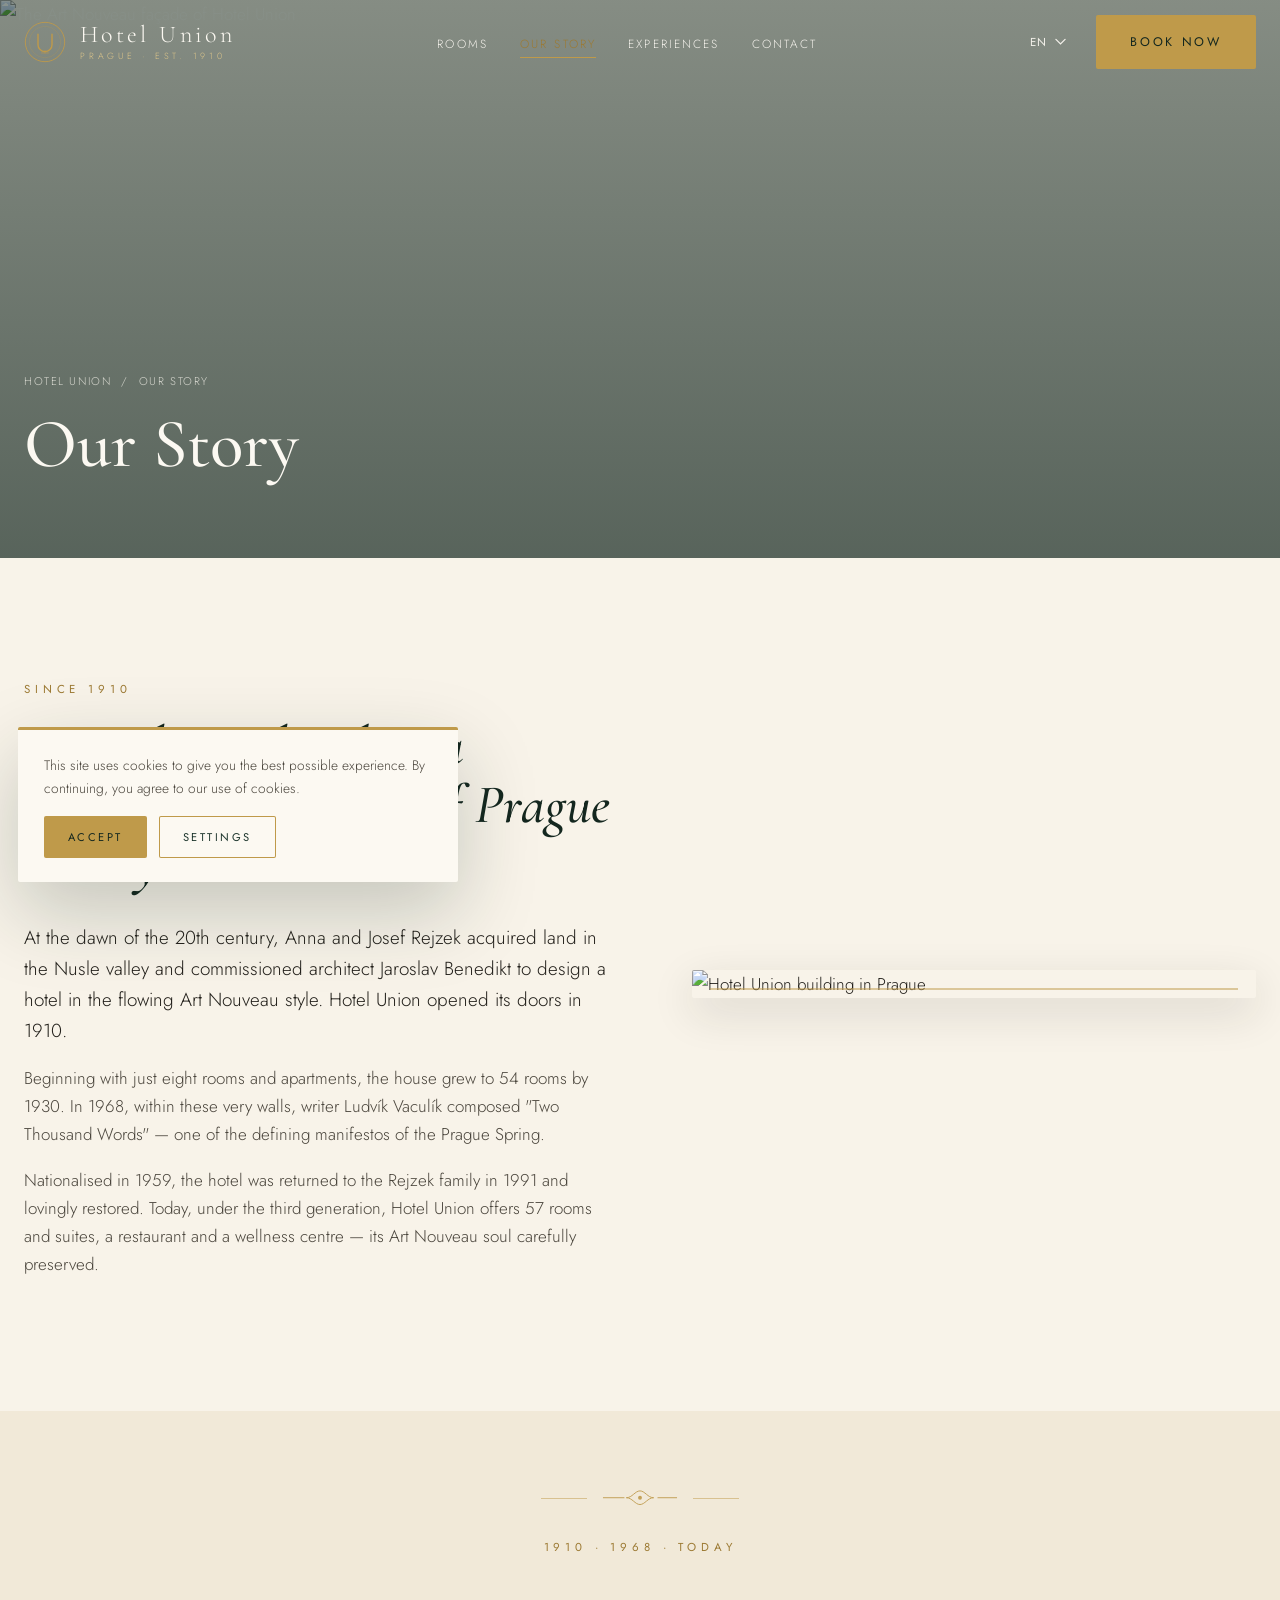
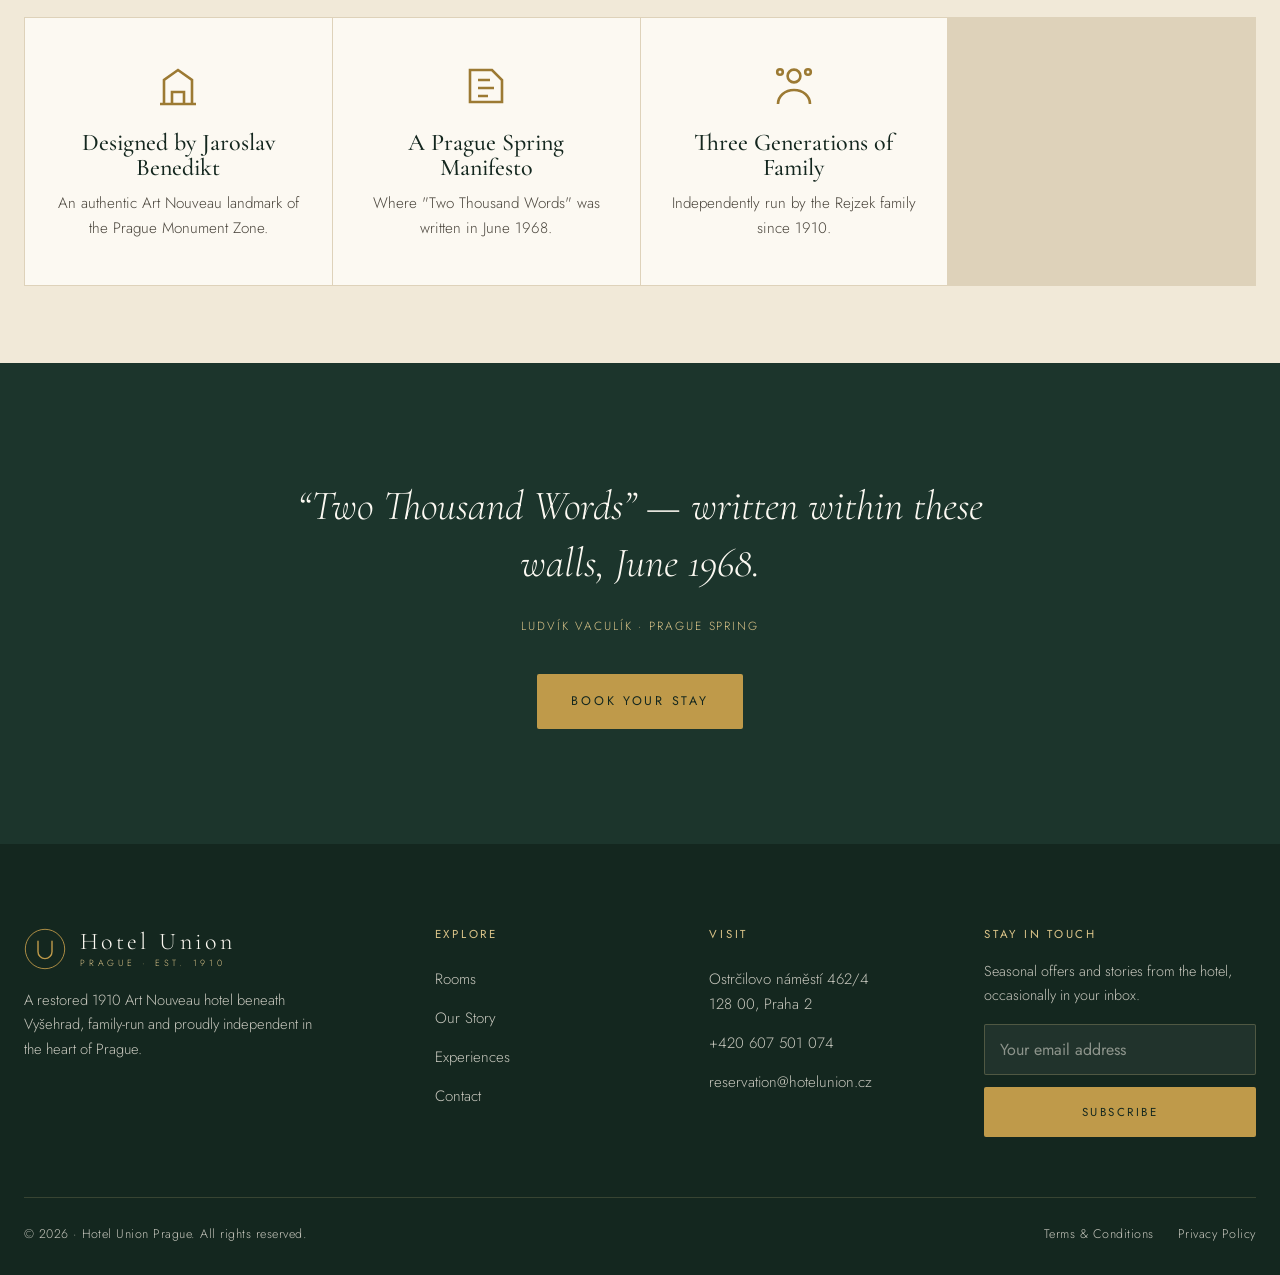
==== about.html @ 2310c633 "Add files via upload" ====
<!DOCTYPE html>
<html lang="en">
<head>
<meta charset="UTF-8">
<meta name="viewport" content="width=device-width, initial-scale=1">
<title>Our Story · Hotel Union Prague</title>
<meta name="description" content="The story of Hotel Union — an Art Nouveau hotel built in 1910 beneath Vyšehrad, where Ludvík Vaculík wrote the Prague Spring manifesto Two Thousand Words.">
<meta name="theme-color" content="#1C352C">
<link rel="preconnect" href="https://fonts.googleapis.com">
<link rel="preconnect" href="https://fonts.gstatic.com" crossorigin>
<link href="https://fonts.googleapis.com/css2?family=Cormorant+Garamond:ital,wght@0,400;0,500;0,600;1,400;1,500&family=Jost:wght@300;400;500&display=swap" rel="stylesheet">
<link rel="stylesheet" href="assets/styles.css">
</head>
<body>
<a class="skip-link" href="#main">Skip to content</a>
<header class="site-header is-solid">
  <div class="container">
    <a class="brand" href="index.html" aria-label="Hotel Union — home">
      <svg class="brand__mark" viewBox="0 0 48 48" fill="none" style="color:var(--gold)" aria-hidden="true">
        <circle cx="24" cy="24" r="22.5" stroke="currentColor" stroke-width="1"/>
        <circle cx="24" cy="24" r="18" stroke="currentColor" stroke-width=".5" opacity=".55"/>
        <path d="M16 15v12a8 8 0 0 0 16 0V15" stroke="currentColor" stroke-width="1.6" stroke-linecap="round"/>
        <path d="M24 33.5v3M20 36.5h8" stroke="currentColor" stroke-width="1" stroke-linecap="round" opacity=".7"/>
      </svg>
      <span class="brand__text"><span class="brand__name">Hotel Union</span><span class="brand__sub" data-i18n="brand.sub">Prague · Est. 1910</span></span>
    </a>
    <nav class="nav" aria-label="Primary">
      <ul class="nav__links">
        <li><a href="rooms.html" data-i18n="nav.rooms">Rooms</a></li>
        <li><a href="about.html" aria-current="page" data-i18n="nav.about">Our Story</a></li>
        <li><a href="experiences.html" data-i18n="nav.experiences">Experiences</a></li>
        <li><a href="booking.html" data-i18n="nav.contact">Contact</a></li>
      </ul>
    </nav>
    <div class="header-actions">
      <div class="lang" data-lang>
        <button class="lang__btn" data-lang-toggle aria-haspopup="true" aria-label="Change language">
          <span data-lang-current>EN</span>
          <svg viewBox="0 0 12 8" fill="none" aria-hidden="true"><path d="M1 1.5 6 6.5l5-5" stroke="currentColor" stroke-width="1.4" stroke-linecap="round"/></svg>
        </button>
        <div class="lang__menu" role="menu">
          <button data-lang-option="en"><span class="lang__flag">🇬🇧</span> English</button>
          <button data-lang-option="cs"><span class="lang__flag">🇨🇿</span> Čeština</button>
          <button data-lang-option="de"><span class="lang__flag">🇩🇪</span> Deutsch</button>
        </div>
      </div>
      <a class="btn header-cta" href="booking.html" data-i18n="nav.book">Book Now</a>
      <button class="nav-toggle" aria-label="Open menu" aria-expanded="false"><span></span></button>
    </div>
  </div>
</header>
<div class="mobile-nav" id="mobileNav">
  <a href="rooms.html" data-i18n="nav.rooms">Rooms</a>
  <a href="about.html" data-i18n="nav.about">Our Story</a>
  <a href="experiences.html" data-i18n="nav.experiences">Experiences</a>
  <a href="booking.html" data-i18n="nav.contact">Contact</a>
  <div class="mobile-nav__foot">
    <a class="btn btn--block" href="booking.html" data-i18n="nav.book" style="font-size:.8rem">Book Now</a>
    <div style="display:flex;gap:18px;margin-top:8px">
      <button data-lang-option="en">EN</button><button data-lang-option="cs">CZ</button><button data-lang-option="de">DE</button>
    </div>
  </div>
</div>
<main id="main">
<section class="page-hero">
  <div class="page-hero__media"><img src="https://www.hotelunion.cz/wp-content/uploads/2023/10/Uni-1536x925.jpeg" alt="The Art Nouveau façade of Hotel Union"></div>
  <div class="container">
    <nav class="breadcrumb" aria-label="Breadcrumb"><a href="index.html">Hotel Union</a> / <span data-i18n="page.about.crumb">Our Story</span></nav>
    <h1 data-i18n="page.about.title">Our Story</h1>
  </div>
</section>

<section class="section">
  <div class="container">
    <div class="split">
      <div class="reveal">
        <span class="eyebrow" data-i18n="about.eyebrow">Since 1910</span>
        <h2 class="h-section serif-quote" data-i18n="about.lead">More than a hotel — a witness to a century of Prague history.</h2>
        <div class="prose" style="margin-top:1.8rem">
          <p data-i18n="about.p1"></p>
          <p data-i18n="about.p2"></p>
          <p data-i18n="about.p3"></p>
        </div>
      </div>
      <div class="split__media split__media--framed reveal" data-d="2">
        <img src="https://www.hotelunion.cz/wp-content/uploads/2023/10/Uni-1536x925.jpeg" alt="Hotel Union building in Prague" loading="lazy">
      </div>
    </div>
  </div>
</section>

<section class="section bg-cream2 section--tight">
  <div class="container">
    <div class="text-center reveal" style="margin-bottom:2.6rem"><div class="ornament" aria-hidden="true"><span></span><svg viewBox="0 0 80 22" fill="none"><path d="M2 11h22M58 11h20" stroke="currentColor" stroke-width="1"/><path d="M40 4c-5 0-8 7-14 7 6 0 9 7 14 7s8-7 14-7c-6 0-9-7-14-7Z" stroke="currentColor" stroke-width="1"/><circle cx="40" cy="11" r="2" fill="currentColor"/></svg><span></span></div><span class="eyebrow">1910 · 1968 · Today</span></div>
    <div class="amenity-grid reveal">
      <div class="amenity" style="grid-column:span 1">
        <div class="amenity__icon"><svg viewBox="0 0 24 24" fill="none" stroke="currentColor" stroke-width="1.3"><path d="M3 21h18M5 21V9l7-5 7 5v12M9 21v-6h6v6"/></svg></div>
        <h3 data-i18n="about.t1"></h3><p data-i18n="about.t1d"></p>
      </div>
      <div class="amenity">
        <div class="amenity__icon"><svg viewBox="0 0 24 24" fill="none" stroke="currentColor" stroke-width="1.3"><path d="M4 4h11l5 5v11H4z"/><path d="M8 9h6M8 13h8M8 17h5"/></svg></div>
        <h3 data-i18n="about.t2"></h3><p data-i18n="about.t2d"></p>
      </div>
      <div class="amenity">
        <div class="amenity__icon"><svg viewBox="0 0 24 24" fill="none" stroke="currentColor" stroke-width="1.3"><circle cx="12" cy="7" r="3.2"/><path d="M4 21c0-4 3.5-7 8-7s8 3 8 7"/><circle cx="19" cy="5" r="1.4"/><circle cx="5" cy="5" r="1.4"/></svg></div>
        <h3 data-i18n="about.t3"></h3><p data-i18n="about.t3d"></p>
      </div>
    </div>
  </div>
</section>

<section class="section bg-forest text-center">
  <div class="container center-col reveal">
    <blockquote class="serif-quote" style="font-size:clamp(1.6rem,3.4vw,2.6rem);color:var(--ivory);line-height:1.35">“Two Thousand Words” — written within these walls, June 1968.</blockquote>
    <p style="margin-top:1.6rem;letter-spacing:.16em;text-transform:uppercase;font-size:.74rem;color:var(--gold-soft)">Ludvík Vaculík · Prague Spring</p>
    <div style="margin-top:2.4rem"><a class="btn" href="booking.html" data-i18n="cta.bookStay">Book Your Stay</a></div>
  </div>
</section>
</main>
<footer class="site-footer">
  <div class="container">
    <div class="footer-grid">
      <div class="footer-brand">
        <a class="brand" href="index.html">
          <svg class="brand__mark" viewBox="0 0 48 48" fill="none" style="color:var(--gold)" aria-hidden="true"><circle cx="24" cy="24" r="22.5" stroke="currentColor"/><path d="M16 15v12a8 8 0 0 0 16 0V15" stroke="currentColor" stroke-width="1.6" stroke-linecap="round"/></svg>
          <span class="brand__text"><span class="brand__name">Hotel Union</span><span class="brand__sub" data-i18n="brand.sub">Prague · Est. 1910</span></span>
        </a>
        <p data-i18n="foot.about">A restored 1910 Art Nouveau hotel beneath Vyšehrad, family-run and proudly independent in the heart of Prague.</p>
      </div>
      <div class="footer-col">
        <h4 data-i18n="foot.explore">Explore</h4>
        <a href="rooms.html" data-i18n="nav.rooms">Rooms</a>
        <a href="about.html" data-i18n="nav.about">Our Story</a>
        <a href="experiences.html" data-i18n="nav.experiences">Experiences</a>
        <a href="booking.html" data-i18n="nav.contact">Contact</a>
      </div>
      <div class="footer-col">
        <h4 data-i18n="foot.visit">Visit</h4>
        <a href="https://goo.gl/maps/a6sQJvGPzhASgGaw8" target="_blank" rel="noopener">Ostrčilovo náměstí 462/4<br>128 00, Praha 2</a>
        <a href="tel:+420607501074">+420 607 501 074</a>
        <a href="mailto:reservation@hotelunion.cz">reservation@hotelunion.cz</a>
      </div>
      <div class="footer-col footer-newsletter">
        <h4 data-i18n="foot.newsletter">Stay in Touch</h4>
        <p style="font-size:.9rem;margin-bottom:16px" data-i18n="foot.newsletter.d">Seasonal offers and stories from the hotel.</p>
        <form onsubmit="this.reset();return false;">
          <input type="email" required placeholder="Your email address" data-i18n-attr="placeholder:foot.email.ph">
          <button class="btn btn--block" type="submit" style="font-size:.72rem" data-i18n="foot.subscribe">Subscribe</button>
        </form>
      </div>
    </div>
    <div class="footer-bottom">
      <span>© <span data-year>2026</span> · <span data-i18n="foot.rights">Hotel Union Prague. All rights reserved.</span></span>
      <span style="display:flex;gap:24px"><a href="#" data-i18n="foot.terms">Terms & Conditions</a><a href="#" data-i18n="foot.privacy">Privacy Policy</a></span>
    </div>
  </div>
</footer>
<div class="cookie" role="dialog" aria-label="Cookie notice">
  <p>This site uses cookies to give you the best possible experience. By continuing, you agree to our use of cookies.</p>
  <div class="cookie__actions"><button class="btn" data-cookie-ok style="font-size:.7rem;padding:12px 24px">Accept</button><a class="btn btn--outline" href="#" style="font-size:.7rem;padding:12px 24px">Settings</a></div>
</div>
<script src="assets/i18n.js"></script>
<script src="assets/main.js"></script>
</body>
</html>
---- assets/styles.css ----
/* =====================================================================
   HOTEL UNION PRAGUE — Art Nouveau Heritage Design System
   Author: redesign concept • Trilingual EN / CZ / DE
   ===================================================================== */

/* ---------- Design tokens ---------- */
:root {
  /* Palette — Art Nouveau heritage */
  --ink:        #23201B;   /* near-black warm */
  --ink-soft:   #4A453C;
  --forest:     #1C352C;   /* deep emerald */
  --forest-2:   #14271F;
  --burgundy:   #6E2433;
  --gold:       #BF9A4A;   /* antique brass */
  --gold-deep:  #9C7A33;
  --gold-soft:  #DCC58A;
  --cream:      #F8F3E9;   /* page background */
  --cream-2:    #F1E9D8;
  --ivory:      #FCF9F2;
  --line:       #DED2BA;
  --white:      #ffffff;

  /* Typography */
  --font-display: "Cormorant Garamond", Georgia, "Times New Roman", serif;
  --font-ui: "Jost", "Century Gothic", "Segoe UI", system-ui, sans-serif;

  /* Spacing & shape */
  --maxw: 1240px;
  --radius: 2px;
  --shadow-sm: 0 4px 18px rgba(35,32,27,.08);
  --shadow-md: 0 14px 44px rgba(35,32,27,.14);
  --shadow-lg: 0 30px 80px rgba(20,39,31,.22);
  --ease: cubic-bezier(.22,.61,.36,1);
  --header-h: 84px;
}

/* ---------- Reset ---------- */
*,*::before,*::after { box-sizing: border-box; }
* { margin: 0; padding: 0; }
html { scroll-behavior: smooth; -webkit-text-size-adjust: 100%; }
@media (prefers-reduced-motion: reduce) {
  html { scroll-behavior: auto; }
  *,*::before,*::after { animation-duration:.001ms !important; transition-duration:.001ms !important; }
}
body {
  font-family: var(--font-ui);
  color: var(--ink);
  background: var(--cream);
  line-height: 1.65;
  font-size: 17px;
  font-weight: 300;
  -webkit-font-smoothing: antialiased;
  text-rendering: optimizeLegibility;
  overflow-x: hidden;
}
img { max-width: 100%; display: block; }
a { color: inherit; text-decoration: none; }
ul { list-style: none; }
button { font-family: inherit; cursor: pointer; border: none; background: none; color: inherit; }
input, textarea, select { font-family: inherit; font-size: 1rem; color: inherit; }

/* ---------- Accessibility ---------- */
:focus-visible { outline: 2px solid var(--gold); outline-offset: 3px; }
.skip-link {
  position: absolute; left: 16px; top: -60px; z-index: 2000;
  background: var(--forest); color: var(--ivory); padding: 12px 20px;
  border-radius: var(--radius); transition: top .25s var(--ease);
  font-size: .8rem; letter-spacing: .12em; text-transform: uppercase;
}
.skip-link:focus { top: 16px; }
.sr-only {
  position:absolute; width:1px; height:1px; padding:0; margin:-1px;
  overflow:hidden; clip:rect(0 0 0 0); white-space:nowrap; border:0;
}

/* ---------- Typography ---------- */
h1,h2,h3,h4 { font-family: var(--font-display); font-weight: 500; line-height: 1.08; color: var(--forest-2); }
.eyebrow {
  font-family: var(--font-ui); font-weight: 400; font-size: .72rem;
  letter-spacing: .42em; text-transform: uppercase; color: var(--gold-deep);
  display: inline-block; margin-bottom: 1.1rem;
}
.display { font-size: clamp(2.6rem, 6vw, 5rem); letter-spacing: .01em; }
.h-section { font-size: clamp(2rem, 4.4vw, 3.4rem); }
.lead { font-size: clamp(1.05rem, 1.6vw, 1.3rem); color: var(--ink-soft); font-weight: 300; }
.serif-quote { font-family: var(--font-display); font-style: italic; }

/* ---------- Layout ---------- */
.container { width: min(100% - 48px, var(--maxw)); margin-inline: auto; }
.section { padding: clamp(64px, 9vw, 130px) 0; position: relative; }
.section--tight { padding: clamp(48px, 6vw, 84px) 0; }
.bg-cream2 { background: var(--cream-2); }
.bg-forest { background: var(--forest); color: var(--cream); }
.bg-forest h1,.bg-forest h2,.bg-forest h3 { color: var(--ivory); }
.bg-forest .eyebrow { color: var(--gold-soft); }
.text-center { text-align: center; }
.center-col { max-width: 720px; margin-inline: auto; }

/* ---------- Ornaments ---------- */
.ornament { display:flex; align-items:center; justify-content:center; gap:14px; color: var(--gold); margin: 0 auto 1.4rem; }
.ornament svg { width: 78px; height: auto; opacity:.9; }
.ornament span { width: 46px; height:1px; background: currentColor; opacity:.5; }
.ornament--sm svg { width: 54px; }

/* ---------- Buttons ---------- */
.btn {
  --bg: var(--gold); --fg: var(--forest-2);
  display: inline-flex; align-items: center; justify-content:center; gap: 10px;
  background: var(--bg); color: var(--fg);
  font-family: var(--font-ui); font-weight: 400; font-size: .78rem;
  letter-spacing: .22em; text-transform: uppercase;
  padding: 17px 34px; border-radius: var(--radius);
  transition: transform .35s var(--ease), background .35s var(--ease), color .35s var(--ease), box-shadow .35s var(--ease);
  position: relative; overflow:hidden;
}
.btn:hover { background: var(--gold-deep); color: var(--ivory); transform: translateY(-2px); box-shadow: var(--shadow-sm); }
.btn--outline { background: transparent; color: var(--forest); box-shadow: inset 0 0 0 1px var(--gold); }
.btn--outline:hover { background: var(--gold); color: var(--forest-2); box-shadow: inset 0 0 0 1px var(--gold); }
.btn--light { background: transparent; color: var(--ivory); box-shadow: inset 0 0 0 1px rgba(220,197,138,.6); }
.btn--light:hover { background: var(--gold); color: var(--forest-2); }
.btn--block { width: 100%; }
.link-arrow {
  font-size:.74rem; letter-spacing:.2em; text-transform:uppercase; color: var(--gold-deep);
  display:inline-flex; align-items:center; gap:9px; font-weight:400;
  border-bottom:1px solid transparent; padding-bottom:3px; transition: gap .3s var(--ease), border-color .3s var(--ease);
}
.link-arrow:hover { gap: 16px; border-color: var(--gold); }

/* ---------- Header ---------- */
.site-header {
  position: fixed; inset: 0 0 auto 0; z-index: 1000;
  display: flex; align-items: center; height: var(--header-h);
  transition: background .4s var(--ease), height .4s var(--ease), box-shadow .4s var(--ease);
}
.site-header .container { display: flex; align-items: center; justify-content: space-between; gap: 24px; width: min(100% - 48px, 1340px); }
.site-header.is-solid { background: var(--ivory); box-shadow: 0 1px 0 var(--line), var(--shadow-sm); height: 72px; }
.brand { display: flex; align-items: center; gap: 14px; z-index: 3; }
.brand__mark { width: 42px; height: 42px; flex:none; }
.brand__text { display:flex; flex-direction: column; line-height:1; }
.brand__name { font-family: var(--font-display); font-size: 1.5rem; letter-spacing: .14em; color: var(--ivory); transition: color .4s var(--ease); }
.brand__sub { font-size: .56rem; letter-spacing: .42em; text-transform: uppercase; color: var(--gold-soft); margin-top: 5px; }
.is-solid .brand__name { color: var(--forest-2); }
.is-solid .brand__sub { color: var(--gold-deep); }

.nav { display: flex; align-items: center; gap: 38px; }
.nav__links { display: flex; align-items: center; gap: 32px; }
.nav__links a {
  font-size: .74rem; letter-spacing: .18em; text-transform: uppercase;
  color: rgba(252,249,242,.92); position: relative; padding: 6px 0; transition: color .3s var(--ease);
}
.nav__links a::after { content:""; position:absolute; left:0; bottom:0; width:0; height:1px; background: var(--gold); transition: width .35s var(--ease); }
.nav__links a:hover::after, .nav__links a[aria-current="page"]::after { width:100%; }
.is-solid .nav__links a { color: var(--ink); }
.nav__links a[aria-current="page"] { color: var(--gold-deep); }

.header-actions { display:flex; align-items:center; gap: 20px; }

/* Language switcher */
.lang { position: relative; }
.lang__btn {
  display:flex; align-items:center; gap:7px; font-size:.72rem; letter-spacing:.14em;
  text-transform:uppercase; color: rgba(252,249,242,.92); padding:8px 10px; transition: color .3s var(--ease);
}
.is-solid .lang__btn { color: var(--ink); }
.lang__btn svg { width:11px; transition: transform .3s var(--ease); }
.lang.open .lang__btn svg { transform: rotate(180deg); }
.lang__menu {
  position:absolute; right:0; top: calc(100% + 12px); background: var(--ivory);
  box-shadow: var(--shadow-md); border:1px solid var(--line); border-radius: var(--radius);
  min-width: 150px; padding:7px; opacity:0; visibility:hidden; transform: translateY(-8px);
  transition: opacity .25s var(--ease), transform .25s var(--ease), visibility .25s;
}
.lang.open .lang__menu { opacity:1; visibility:visible; transform: translateY(0); }
.lang__menu button {
  display:flex; width:100%; align-items:center; gap:10px; padding:10px 12px; border-radius:var(--radius);
  font-size:.74rem; letter-spacing:.1em; text-transform:uppercase; color: var(--ink); transition: background .2s;
}
.lang__menu button:hover, .lang__menu button[aria-current="true"] { background: var(--cream-2); color: var(--gold-deep); }
.lang__flag { font-size: 1rem; }

.header-cta { display:inline-flex; }
.nav-toggle { display:none; width:44px; height:44px; align-items:center; justify-content:center; z-index:3; }
.nav-toggle span { display:block; width:26px; height:1.5px; background: var(--ivory); position:relative; transition: background .3s; }
.nav-toggle span::before,.nav-toggle span::after { content:""; position:absolute; left:0; width:26px; height:1.5px; background: var(--ivory); transition: transform .35s var(--ease), top .35s var(--ease); }
.nav-toggle span::before { top:-8px; } .nav-toggle span::after { top:8px; }
.is-solid .nav-toggle span, .is-solid .nav-toggle span::before, .is-solid .nav-toggle span::after { background: var(--ink); }

/* ---------- Hero ---------- */
.hero { position: relative; min-height: 100svh; display: flex; align-items: center; color: var(--ivory); }
.hero__media { position:absolute; inset:0; z-index:-2; }
.hero__media img { width:100%; height:100%; object-fit: cover; }
.hero::before { content:""; position:absolute; inset:0; z-index:-1;
  background: linear-gradient(180deg, rgba(20,39,31,.55) 0%, rgba(20,39,31,.32) 35%, rgba(20,39,31,.62) 100%); }
.hero__inner { width: min(100% - 48px, var(--maxw)); margin-inline:auto; padding-top: var(--header-h); }
.hero__inner .eyebrow { color: var(--gold-soft); }
.hero h1 { color: var(--ivory); max-width: 16ch; }
.hero__sub { max-width: 46ch; margin-top: 1.6rem; font-size: clamp(1.05rem,1.5vw,1.28rem); color: rgba(252,249,242,.92); font-weight:300; }
.hero__cta { display:flex; flex-wrap:wrap; gap: 16px; margin-top: 2.6rem; }
.hero__scroll { position:absolute; left:50%; bottom: 30px; transform: translateX(-50%); display:flex; flex-direction:column; align-items:center; gap:10px; color: rgba(252,249,242,.8); font-size:.62rem; letter-spacing:.3em; text-transform:uppercase; }
.hero__scroll::after { content:""; width:1px; height:46px; background: linear-gradient(var(--gold-soft), transparent); animation: scrollpulse 2.4s var(--ease) infinite; }
@keyframes scrollpulse { 0%,100%{ transform: scaleY(.4); transform-origin: top; opacity:.4 } 50%{ transform: scaleY(1); opacity:1 } }

/* ---------- Booking bar ---------- */
.bookbar { position: relative; z-index: 5; margin-top: -54px; }
.bookbar__inner {
  background: var(--ivory); box-shadow: var(--shadow-md); border-radius: var(--radius);
  border-top: 3px solid var(--gold);
  display: grid; grid-template-columns: repeat(4, 1fr) auto; gap: 0;
  overflow: hidden;
}
.bookbar__field { padding: 18px 22px; border-right: 1px solid var(--line); display:flex; flex-direction:column; gap:5px; }
.bookbar__field label { font-size:.62rem; letter-spacing:.22em; text-transform:uppercase; color: var(--gold-deep); }
.bookbar__field input, .bookbar__field select {
  border:none; background:transparent; font-family: var(--font-display); font-size:1.18rem; color: var(--ink); width:100%; padding:2px 0;
}
.bookbar__field input::-webkit-calendar-picker-indicator { opacity:.5; }
.bookbar__submit { background: var(--forest); color: var(--ivory); padding: 0 38px; display:flex; align-items:center; justify-content:center; gap:10px; font-size:.76rem; letter-spacing:.2em; text-transform:uppercase; transition: background .3s var(--ease); }
.bookbar__submit:hover { background: var(--forest-2); }

/* ---------- Intro / split ---------- */
.split { display:grid; grid-template-columns: 1.05fr 1fr; gap: clamp(40px, 6vw, 96px); align-items:center; }
.split--rev .split__media { order:-1; }
.split__media { position:relative; }
.split__media img { width:100%; height:100%; object-fit:cover; border-radius: var(--radius); box-shadow: var(--shadow-md); }
.split__media--framed::after { content:""; position:absolute; inset: 18px; border:1px solid rgba(191,154,74,.5); pointer-events:none; }
.stat-row { display:flex; gap: 40px; margin-top: 2.4rem; flex-wrap:wrap; }
.stat__num { font-family: var(--font-display); font-size: 2.6rem; color: var(--gold-deep); line-height:1; }
.stat__label { font-size:.72rem; letter-spacing:.18em; text-transform:uppercase; color: var(--ink-soft); margin-top:6px; }

.prose p { margin-bottom: 1.1rem; color: var(--ink-soft); }
.prose p:first-of-type { font-size: 1.18rem; color: var(--ink); }

/* ---------- Amenities ---------- */
.amenity-grid { display:grid; grid-template-columns: repeat(4,1fr); gap: 1px; background: var(--line); border:1px solid var(--line); }
.amenity {
  background: var(--ivory); padding: 44px 30px; text-align:center; transition: background .4s var(--ease), transform .4s var(--ease);
}
.amenity:hover { background: var(--cream); }
.amenity__icon { width:48px; height:48px; margin:0 auto 20px; color: var(--gold-deep); }
.amenity__icon svg { width:100%; height:100%; }
.amenity h3 { font-size: 1.5rem; margin-bottom:10px; }
.amenity p { font-size:.95rem; color: var(--ink-soft); }

/* ---------- Room cards ---------- */
.room-grid { display:grid; grid-template-columns: repeat(2,1fr); gap: 32px; }
.room-card {
  background: var(--ivory); border-radius: var(--radius); overflow:hidden; box-shadow: var(--shadow-sm);
  display:flex; flex-direction:column; transition: transform .5s var(--ease), box-shadow .5s var(--ease);
}
.room-card:hover { transform: translateY(-6px); box-shadow: var(--shadow-md); }
.room-card__media { position:relative; aspect-ratio: 16/10; overflow:hidden; }
.room-card__media img { width:100%; height:100%; object-fit:cover; transition: transform 1s var(--ease); }
.room-card:hover .room-card__media img { transform: scale(1.06); }
.room-card__price {
  position:absolute; top:16px; right:16px; background: rgba(252,249,242,.94); color: var(--forest-2);
  padding:8px 14px; font-size:.74rem; letter-spacing:.08em; border-radius: var(--radius); box-shadow: var(--shadow-sm);
}
.room-card__price b { font-family: var(--font-display); font-size:1.15rem; }
.room-card__body { padding: 28px 30px 32px; display:flex; flex-direction:column; flex:1; }
.room-card__body h3 { font-size: 1.9rem; margin-bottom: 6px; }
.room-card__meta { display:flex; flex-wrap:wrap; gap:16px; margin:14px 0 18px; }
.room-card__meta span { font-size:.78rem; letter-spacing:.08em; color: var(--ink-soft); display:flex; align-items:center; gap:7px; }
.room-card__meta svg { width:16px; height:16px; color: var(--gold-deep); }
.room-card__foot { margin-top:auto; display:flex; align-items:center; justify-content:space-between; gap:16px; padding-top:18px; border-top:1px solid var(--line); }

/* ---------- Feature band ---------- */
.feature-band { position:relative; overflow:hidden; color: var(--ivory); }
.feature-band__media { position:absolute; inset:0; z-index:-2; }
.feature-band__media img { width:100%; height:100%; object-fit:cover; }
.feature-band::before { content:""; position:absolute; inset:0; z-index:-1; background: linear-gradient(90deg, rgba(20,39,31,.82) 0%, rgba(20,39,31,.55) 55%, rgba(20,39,31,.3) 100%); }

/* ---------- Gallery ---------- */
.gallery { display:grid; grid-template-columns: repeat(12,1fr); gap: 14px; }
.gallery a { display:block; overflow:hidden; border-radius:var(--radius); position:relative; }
.gallery img { width:100%; height:100%; object-fit:cover; transition: transform .9s var(--ease); }
.gallery a:hover img { transform: scale(1.07); }
.gallery a::after { content:"⊕"; position:absolute; inset:0; display:flex; align-items:center; justify-content:center; color:var(--ivory); font-size:1.6rem; background: rgba(20,39,31,.28); opacity:0; transition: opacity .35s var(--ease); }
.gallery a:hover::after { opacity:1; }
.g-span-6 { grid-column: span 6; } .g-span-4 { grid-column: span 4; } .g-span-3 { grid-column: span 3; } .g-span-8 { grid-column: span 8; }
.g-tall { grid-row: span 2; }

/* Lightbox */
.lightbox { position: fixed; inset:0; z-index: 3000; background: rgba(20,28,24,.94); display:none; align-items:center; justify-content:center; padding: 4vw; }
.lightbox.open { display:flex; }
.lightbox img { max-width: 92vw; max-height: 88vh; object-fit: contain; box-shadow: var(--shadow-lg); }
.lightbox__close, .lightbox__nav { position:absolute; color: var(--ivory); font-size:2rem; width:56px; height:56px; display:flex; align-items:center; justify-content:center; opacity:.8; transition: opacity .3s; }
.lightbox__close { top: 18px; right: 22px; } .lightbox__close:hover{opacity:1;}
.lightbox__nav { top:50%; transform: translateY(-50%); font-size:2.6rem; } .lightbox__nav:hover{opacity:1;}
.lightbox__nav--prev { left: 16px; } .lightbox__nav--next { right: 16px; }

/* ---------- Page hero (interior pages) ---------- */
.page-hero { position:relative; min-height: 62vh; display:flex; align-items:flex-end; color: var(--ivory); padding-bottom: clamp(40px,6vw,80px); }
.page-hero__media { position:absolute; inset:0; z-index:-2; }
.page-hero__media img { width:100%; height:100%; object-fit:cover; }
.page-hero::before { content:""; position:absolute; inset:0; z-index:-1; background: linear-gradient(180deg, rgba(20,39,31,.5), rgba(20,39,31,.7)); }
.page-hero h1 { color: var(--ivory); font-size: clamp(2.4rem,5.4vw,4.4rem); }
.breadcrumb { display:flex; gap:10px; font-size:.7rem; letter-spacing:.14em; text-transform:uppercase; color: rgba(252,249,242,.75); margin-bottom: 1rem; }
.breadcrumb a:hover { color: var(--gold-soft); }

/* ---------- Room detail spec ---------- */
.spec-grid { display:grid; grid-template-columns: repeat(4,1fr); gap:1px; background:var(--line); border:1px solid var(--line); margin: 0 0 0; }
.spec { background: var(--ivory); padding: 30px 24px; text-align:center; }
.spec__icon { width:30px; height:30px; margin:0 auto 12px; color: var(--gold-deep); }
.spec__val { font-family: var(--font-display); font-size: 1.7rem; color: var(--forest-2); }
.spec__label { font-size:.66rem; letter-spacing:.2em; text-transform:uppercase; color: var(--ink-soft); margin-top:4px; }

.feature-list { display:grid; grid-template-columns: repeat(2,1fr); gap: 14px 30px; }
.feature-list li { display:flex; align-items:flex-start; gap:12px; font-size:.98rem; color: var(--ink-soft); }
.feature-list svg { width:18px; height:18px; color: var(--gold-deep); flex:none; margin-top:3px; }

/* ---------- Testimonials ---------- */
.quote-grid { display:grid; grid-template-columns: repeat(3,1fr); gap:30px; }
.quote-card { background: var(--ivory); padding: 38px 34px; border-radius:var(--radius); box-shadow: var(--shadow-sm); }
.quote-card__stars { color: var(--gold); letter-spacing:3px; margin-bottom:16px; }
.quote-card p { font-family: var(--font-display); font-size: 1.3rem; font-style:italic; color: var(--ink); line-height:1.45; }
.quote-card__by { margin-top: 20px; font-size:.72rem; letter-spacing:.16em; text-transform:uppercase; color:var(--gold-deep); }

/* ---------- Forms ---------- */
.form-card { background: var(--ivory); padding: clamp(30px,4vw,52px); box-shadow: var(--shadow-md); border-top:3px solid var(--gold); border-radius:var(--radius); }
.field { margin-bottom: 22px; }
.field label { display:block; font-size:.68rem; letter-spacing:.2em; text-transform:uppercase; color: var(--gold-deep); margin-bottom:9px; }
.field input, .field select, .field textarea {
  width:100%; padding:14px 16px; background: var(--cream); border:1px solid var(--line); border-radius:var(--radius);
  transition: border-color .3s, background .3s;
}
.field input:focus, .field select:focus, .field textarea:focus { outline:none; border-color: var(--gold); background: var(--ivory); }
.field textarea { min-height: 130px; resize: vertical; }
.grid-2 { display:grid; grid-template-columns: 1fr 1fr; gap: 0 22px; }

/* ---------- Contact info strip ---------- */
.info-list { display:flex; flex-direction:column; gap: 26px; }
.info-item { display:flex; gap:18px; align-items:flex-start; }
.info-item__icon { width:42px; height:42px; flex:none; border:1px solid var(--gold); border-radius:50%; display:flex; align-items:center; justify-content:center; color: var(--gold-deep); }
.info-item__icon svg { width:18px; height:18px; }
.info-item h4 { font-family: var(--font-ui); font-weight:400; font-size:.7rem; letter-spacing:.2em; text-transform:uppercase; color: var(--gold-soft); margin-bottom:5px; }
.info-item a, .info-item p { font-family: var(--font-display); font-size:1.3rem; color: var(--ivory); }

/* ---------- Footer ---------- */
.site-footer { background: var(--forest-2); color: rgba(248,243,233,.78); padding: 84px 0 30px; }
.footer-grid { display:grid; grid-template-columns: 1.6fr 1fr 1fr 1.2fr; gap: 48px; }
.footer-brand .brand__name { color: var(--ivory); }
.footer-brand p { margin-top: 18px; font-size:.92rem; max-width: 34ch; }
.footer-col h4 { font-family: var(--font-ui); font-weight:400; font-size:.72rem; letter-spacing:.24em; text-transform:uppercase; color: var(--gold-soft); margin-bottom: 20px; }
.footer-col a { display:block; padding:7px 0; font-size:.94rem; transition: color .25s, padding-left .25s; }
.footer-col a:hover { color: var(--gold-soft); padding-left:6px; }
.footer-newsletter input { width:100%; padding:13px 15px; background: rgba(255,255,255,.06); border:1px solid rgba(220,197,138,.25); border-radius:var(--radius); color: var(--ivory); margin-bottom:12px; }
.footer-newsletter input::placeholder { color: rgba(248,243,233,.5); }
.footer-bottom { margin-top: 60px; padding-top: 26px; border-top:1px solid rgba(220,197,138,.18); display:flex; justify-content:space-between; flex-wrap:wrap; gap:16px; font-size:.78rem; letter-spacing:.04em; }
.footer-bottom a:hover { color: var(--gold-soft); }

/* ---------- Reveal animation ---------- */
.reveal { opacity:0; transform: translateY(28px); transition: opacity .9s var(--ease), transform .9s var(--ease); }
.reveal.in { opacity:1; transform: none; }
.reveal[data-d="1"]{ transition-delay:.1s } .reveal[data-d="2"]{ transition-delay:.2s } .reveal[data-d="3"]{ transition-delay:.3s } .reveal[data-d="4"]{ transition-delay:.4s }

/* ---------- Mobile nav panel ---------- */
.mobile-nav { position:fixed; inset:0; z-index:999; background: var(--forest-2); color: var(--ivory); display:flex; flex-direction:column; justify-content:center; padding: 90px 32px 40px; transform: translateY(-100%); transition: transform .5s var(--ease); visibility:hidden; }
.mobile-nav.open { transform: none; visibility:visible; }
.mobile-nav a { font-family: var(--font-display); font-size: 2rem; padding: 12px 0; border-bottom:1px solid rgba(220,197,138,.15); display:block; }
.mobile-nav a:hover { color: var(--gold-soft); }
.mobile-nav__foot { margin-top: 34px; display:flex; flex-direction:column; gap:16px; }

/* ---------- Cookie banner ---------- */
.cookie { position:fixed; left:18px; bottom:18px; right:18px; max-width:440px; background:var(--ivory); box-shadow:var(--shadow-lg); border-top:3px solid var(--gold); padding:24px 26px; border-radius:var(--radius); z-index:1500; transform: translateY(150%); transition: transform .6s var(--ease); }
.cookie.show { transform:none; }
.cookie p { font-size:.86rem; color:var(--ink-soft); margin-bottom:16px; }
.cookie__actions { display:flex; gap:12px; }

/* =====================================================================
   RESPONSIVE
   ===================================================================== */
@media (max-width: 1024px) {
  .footer-grid { grid-template-columns: 1fr 1fr; gap:40px; }
  .amenity-grid { grid-template-columns: repeat(2,1fr); }
  .spec-grid { grid-template-columns: repeat(2,1fr); }
}
@media (max-width: 860px) {
  :root { --header-h: 70px; }
  .nav__links, .header-cta, .lang { display: none; }
  .nav-toggle { display:flex; }
  .nav .lang { display:none; }
  .split { grid-template-columns: 1fr; }
  .split--rev .split__media { order: 0; }
  .room-grid { grid-template-columns: 1fr; }
  .quote-grid { grid-template-columns: 1fr; }
  .bookbar { margin-top: 24px; }
  .bookbar__inner { grid-template-columns: 1fr 1fr; }
  .bookbar__field:nth-child(2) { border-right:none; }
  .bookbar__submit { grid-column: 1 / -1; padding: 18px; }
  .gallery > * { grid-column: span 6 !important; grid-row: auto !important; }
  .grid-2 { grid-template-columns: 1fr; }
  .feature-list { grid-template-columns: 1fr; }
}
@media (max-width: 560px) {
  body { font-size: 16px; }
  .container { width: min(100% - 32px, var(--maxw)); }
  .amenity-grid { grid-template-columns: 1fr; }
  .spec-grid { grid-template-columns: 1fr 1fr; }
  .footer-grid { grid-template-columns: 1fr; }
  .gallery > * { grid-column: span 12 !important; }
  .stat-row { gap: 28px; }
  .brand__sub { display:none; }
}
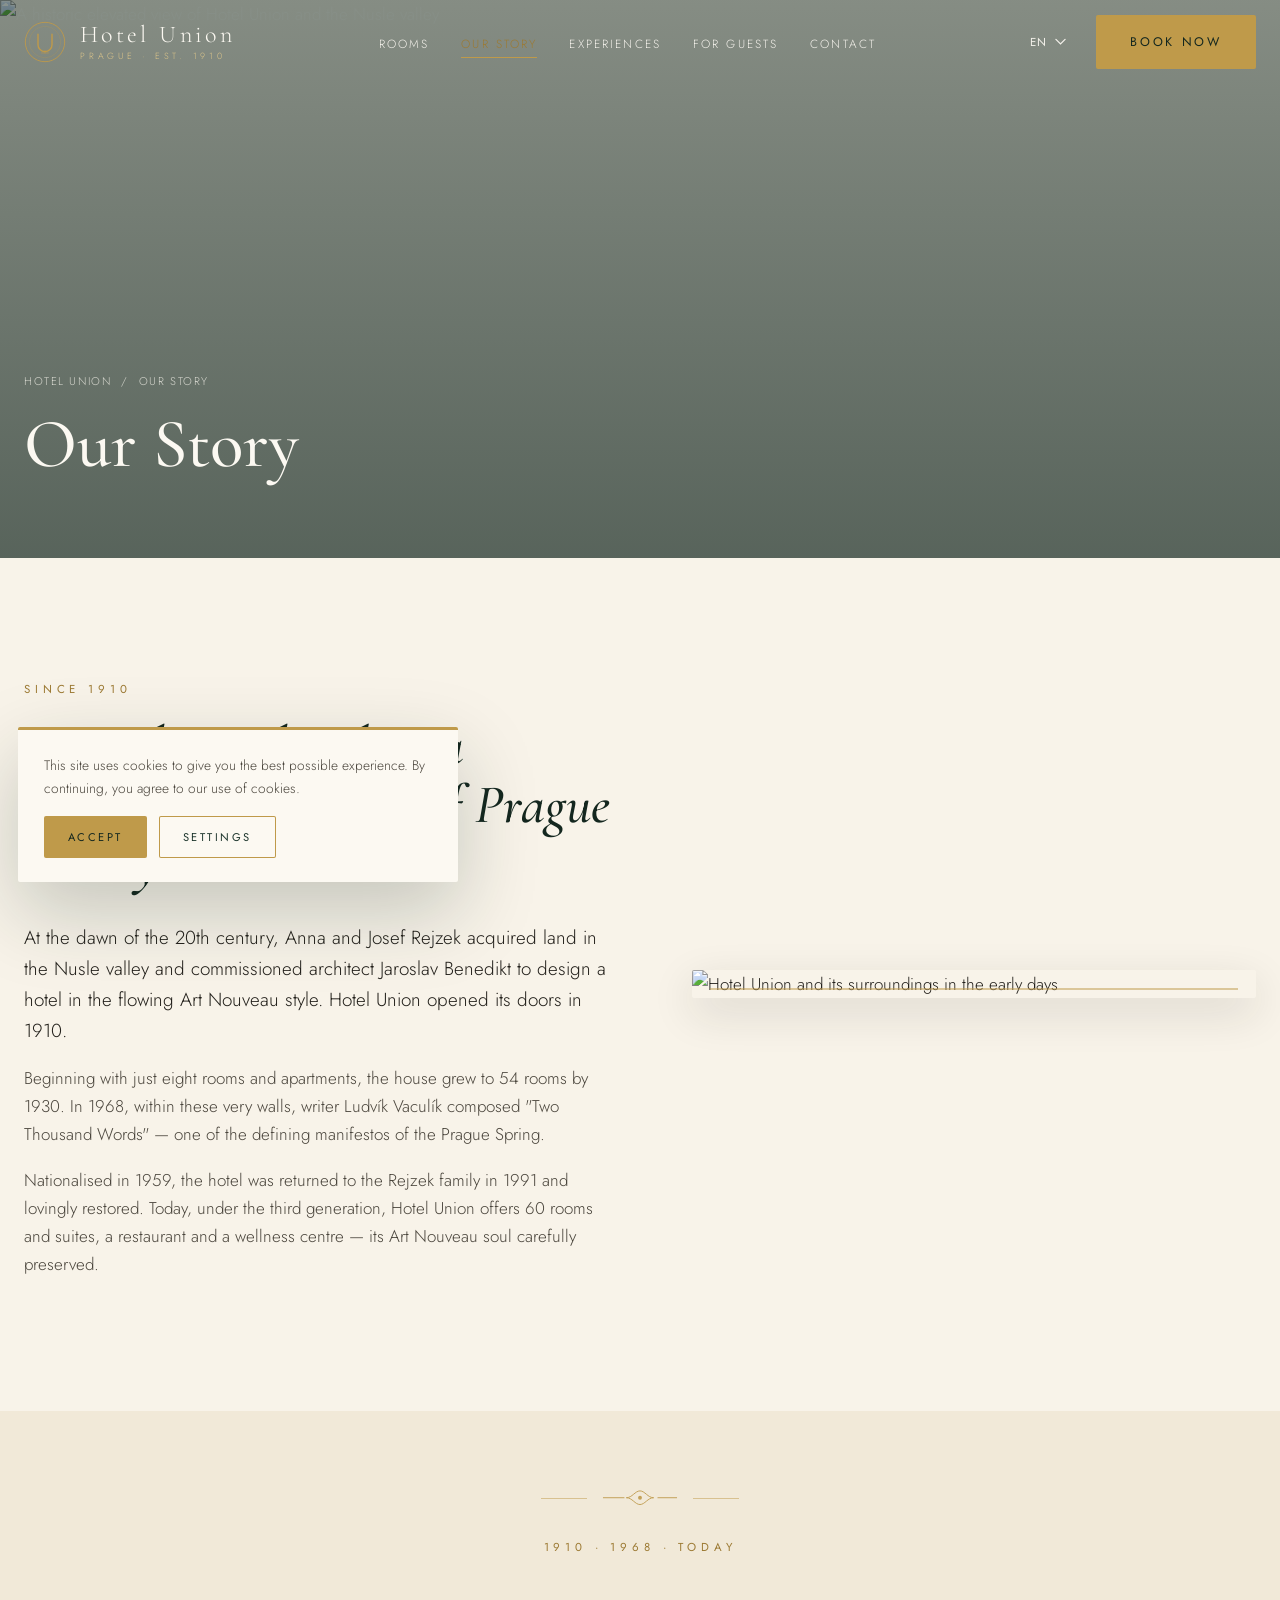
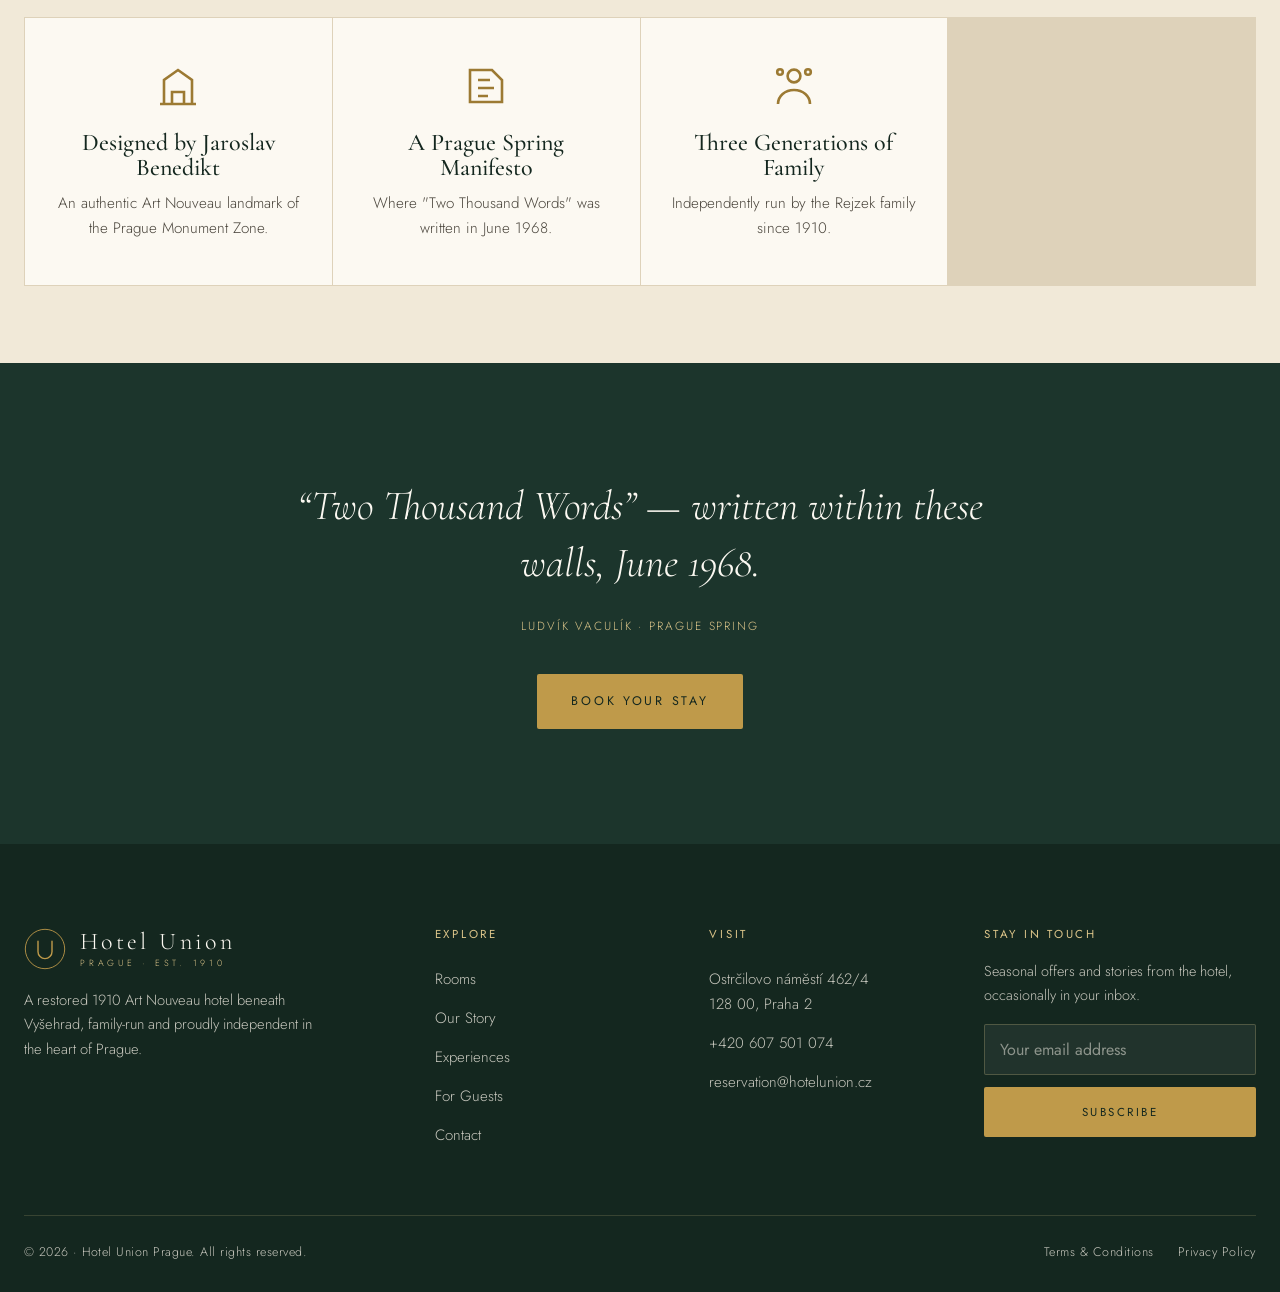
==== commit 02188589: "Add files via upload" ====
--- a/about.html
+++ b/about.html
@@ -12,7 +12,7 @@
 <link rel="stylesheet" href="assets/styles.css">
 </head>
 <body>
-<a class="skip-link" href="#main">Skip to content</a>
+<a class="skip-link" href="#main" data-i18n="nav.skip">Skip to content</a>
 <header class="site-header is-solid">
   <div class="container">
     <a class="brand" href="index.html" aria-label="Hotel Union — home">
@@ -29,6 +29,7 @@
         <li><a href="rooms.html" data-i18n="nav.rooms">Rooms</a></li>
         <li><a href="about.html" aria-current="page" data-i18n="nav.about">Our Story</a></li>
         <li><a href="experiences.html" data-i18n="nav.experiences">Experiences</a></li>
+        <li><a href="for-guests.html" data-i18n="nav.forguests">For Guests</a></li>
         <li><a href="booking.html" data-i18n="nav.contact">Contact</a></li>
       </ul>
     </nav>
@@ -53,9 +54,10 @@
   <a href="rooms.html" data-i18n="nav.rooms">Rooms</a>
   <a href="about.html" data-i18n="nav.about">Our Story</a>
   <a href="experiences.html" data-i18n="nav.experiences">Experiences</a>
+  <a href="for-guests.html" data-i18n="nav.forguests">For Guests</a>
   <a href="booking.html" data-i18n="nav.contact">Contact</a>
   <div class="mobile-nav__foot">
-    <a class="btn btn--block" href="booking.html" data-i18n="nav.book" style="font-size:.8rem">Book Now</a>
+    <a class="btn btn--light btn--block" href="booking.html" data-i18n="nav.book" style="font-size:.8rem">Book Now</a>
     <div style="display:flex;gap:18px;margin-top:8px">
       <button data-lang-option="en">EN</button><button data-lang-option="cs">CZ</button><button data-lang-option="de">DE</button>
     </div>
@@ -63,7 +65,7 @@
 </div>
 <main id="main">
 <section class="page-hero">
-  <div class="page-hero__media"><img src="https://www.hotelunion.cz/wp-content/uploads/2023/10/Uni-1536x925.jpeg" alt="The Art Nouveau façade of Hotel Union"></div>
+  <div class="page-hero__media"><img src="https://www.hotelunion.cz/wp-content/uploads/2023/10/Uni-1536x925.jpeg" alt="A historic elevated view of Hotel Union and the Nusle valley"></div>
   <div class="container">
     <nav class="breadcrumb" aria-label="Breadcrumb"><a href="index.html">Hotel Union</a> / <span data-i18n="page.about.crumb">Our Story</span></nav>
     <h1 data-i18n="page.about.title">Our Story</h1>
@@ -83,7 +85,7 @@
         </div>
       </div>
       <div class="split__media split__media--framed reveal" data-d="2">
-        <img src="https://www.hotelunion.cz/wp-content/uploads/2023/10/Uni-1536x925.jpeg" alt="Hotel Union building in Prague" loading="lazy">
+        <img src="https://www.hotelunion.cz/wp-content/uploads/2023/10/Uni-1536x925.jpeg" alt="Hotel Union and its surroundings in the early days" loading="lazy">
       </div>
     </div>
   </div>
@@ -132,6 +134,7 @@
         <a href="rooms.html" data-i18n="nav.rooms">Rooms</a>
         <a href="about.html" data-i18n="nav.about">Our Story</a>
         <a href="experiences.html" data-i18n="nav.experiences">Experiences</a>
+        <a href="for-guests.html" data-i18n="nav.forguests">For Guests</a>
         <a href="booking.html" data-i18n="nav.contact">Contact</a>
       </div>
       <div class="footer-col">
@@ -156,8 +159,8 @@
   </div>
 </footer>
 <div class="cookie" role="dialog" aria-label="Cookie notice">
-  <p>This site uses cookies to give you the best possible experience. By continuing, you agree to our use of cookies.</p>
-  <div class="cookie__actions"><button class="btn" data-cookie-ok style="font-size:.7rem;padding:12px 24px">Accept</button><a class="btn btn--outline" href="#" style="font-size:.7rem;padding:12px 24px">Settings</a></div>
+  <p data-i18n="cookie.text">This site uses cookies to give you the best possible experience. By continuing, you agree to our use of cookies.</p>
+  <div class="cookie__actions"><button class="btn" data-cookie-ok data-i18n="cookie.accept" style="font-size:.7rem;padding:12px 24px">Accept</button><a class="btn btn--outline" href="#" data-i18n="cookie.settings" style="font-size:.7rem;padding:12px 24px">Settings</a></div>
 </div>
 <script src="assets/i18n.js"></script>
 <script src="assets/main.js"></script>
--- a/assets/styles.css
+++ b/assets/styles.css
@@ -401,3 +401,35 @@
   .stat-row { gap: 28px; }
   .brand__sub { display:none; }
 }
+
+/* ---------- FAQ / For Guests ---------- */
+.faq-layout { display:grid; grid-template-columns: 320px 1fr; gap: clamp(40px,6vw,90px); align-items:start; }
+.faq-aside { position:sticky; top: 110px; }
+.faq-aside .eyebrow { margin-bottom:1rem; }
+.faq-reception { background: var(--forest); color: var(--cream); padding: 30px 28px; border-radius: var(--radius); border-top:3px solid var(--gold); margin-top: 26px; }
+.faq-reception h4 { font-family: var(--font-ui); font-weight:400; font-size:.66rem; letter-spacing:.24em; text-transform:uppercase; color: var(--gold-soft); margin-bottom:14px; }
+.faq-reception a { display:flex; align-items:center; gap:11px; font-family: var(--font-display); font-size:1.25rem; color: var(--ivory); padding:6px 0; transition: color .25s; }
+.faq-reception a:hover { color: var(--gold-soft); }
+.faq-reception a svg { width:17px; height:17px; color: var(--gold); flex:none; }
+
+.faq-group { margin-bottom: 3rem; }
+.faq-group:last-child { margin-bottom:0; }
+.faq-group__title { font-family: var(--font-display); font-size:1.7rem; color: var(--forest-2); padding-bottom:.7rem; margin-bottom:.6rem; border-bottom:1px solid var(--line); display:flex; align-items:center; gap:14px; }
+.faq-group__title .n { font-size:.7rem; font-family: var(--font-ui); letter-spacing:.2em; color: var(--gold-deep); border:1px solid var(--gold); border-radius:50%; width:30px; height:30px; display:inline-flex; align-items:center; justify-content:center; }
+
+.faq-item { border-bottom:1px solid var(--line); }
+.faq-q { width:100%; text-align:left; display:flex; align-items:center; justify-content:space-between; gap:20px; padding:20px 4px; font-family: var(--font-display); font-size:1.3rem; color: var(--ink); transition: color .25s var(--ease); }
+.faq-q:hover { color: var(--gold-deep); }
+.faq-q__icon { flex:none; width:26px; height:26px; position:relative; }
+.faq-q__icon::before, .faq-q__icon::after { content:""; position:absolute; left:50%; top:50%; width:13px; height:1.5px; background: var(--gold-deep); transform: translate(-50%,-50%); transition: transform .35s var(--ease), opacity .35s var(--ease); }
+.faq-q__icon::after { transform: translate(-50%,-50%) rotate(90deg); }
+.faq-item.open .faq-q__icon::after { opacity:0; transform: translate(-50%,-50%) rotate(0); }
+.faq-item.open .faq-q { color: var(--gold-deep); }
+.faq-a { overflow:hidden; max-height:0; transition: max-height .45s var(--ease); }
+.faq-a__inner { padding: 0 4px 24px; color: var(--ink-soft); font-size:1.02rem; max-width: 62ch; }
+.faq-a a { color: var(--gold-deep); border-bottom:1px solid var(--gold); }
+
+@media (max-width: 860px) {
+  .faq-layout { grid-template-columns: 1fr; gap: 36px; }
+  .faq-aside { position:static; }
+}
